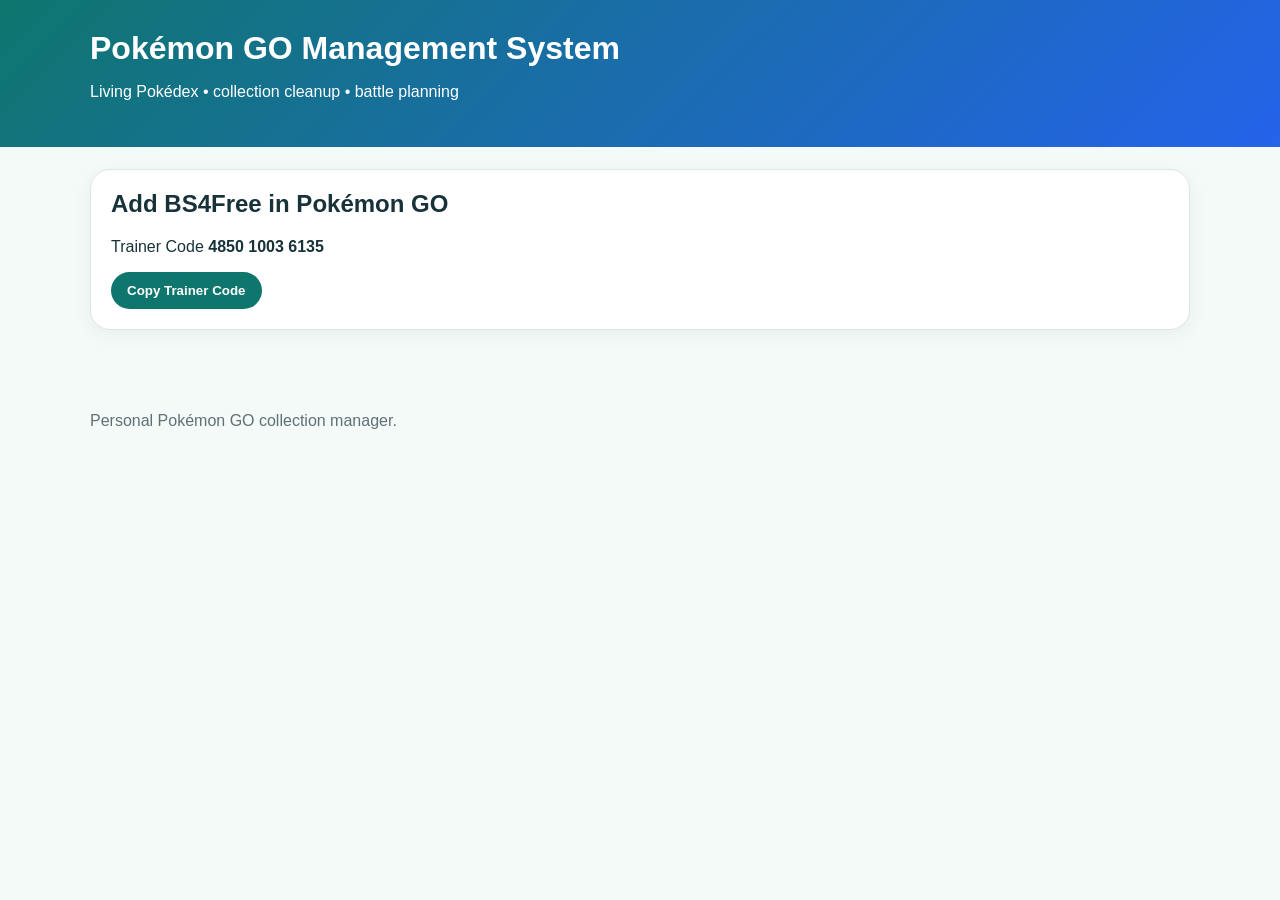
==== index.html @ d28202d7 "PMS: publish dashboard at GitHub Pages root" ====
<!doctype html><html><head><meta charset="utf-8"><meta name="viewport" content="width=device-width,initial-scale=1"><title>Pokémon GO Management System</title><link rel="stylesheet" href="public/styles.css"></head><body><header><h1>Pokémon GO Management System</h1><p>Living Pokédex • collection cleanup • battle planning</p></header><main><section class="friend"><div><h2>Add BS4Free in Pokémon GO</h2><p>Trainer Code <strong>4850 1003 6135</strong></p><button onclick="navigator.clipboard.writeText('485010036135');this.textContent='Copied!'">Copy Trainer Code</button></div></section><section id="summary"></section><section id="grid" class="grid"></section></main><footer>Personal Pokémon GO collection manager.</footer><script src="public/app.js"></script></body></html>
---- public/styles.css ----
:root{font-family:-apple-system,BlinkMacSystemFont,"Segoe UI",sans-serif;background:#f4faf7;color:#18323a}body{margin:0}header{padding:30px max(24px,calc((100% - 1100px)/2));background:linear-gradient(135deg,#0f766e,#2563eb);color:white}header h1{margin:0 0 6px}main{max-width:1100px;margin:auto;padding:22px}.friend{display:flex;justify-content:space-between;align-items:center;background:white;border:1px solid #dbe9e4;border-radius:20px;padding:20px;margin-bottom:20px;box-shadow:0 5px 20px #0000000d}.friend h2{margin-top:0}.trainer{font-size:22px;font-weight:800}.friend button{border:0;border-radius:999px;padding:11px 16px;background:#0f766e;color:white;font-weight:700;cursor:pointer}.avatar{font-size:54px}.grid{display:grid;grid-template-columns:repeat(auto-fill,minmax(210px,1fr));gap:14px}.card{background:white;border:1px solid #e1ece8;border-radius:18px;padding:14px}.card img{width:120px;height:120px;object-fit:contain;display:block;margin:auto}.name{font-size:20px;font-weight:800}.chip{display:inline-block;background:#e8f3ef;padding:4px 8px;border-radius:999px;margin:4px;font-size:12px}footer{max-width:1100px;margin:20px auto;padding:20px;color:#607077}@media(max-width:600px){.friend{align-items:flex-start}.avatar{display:none}}
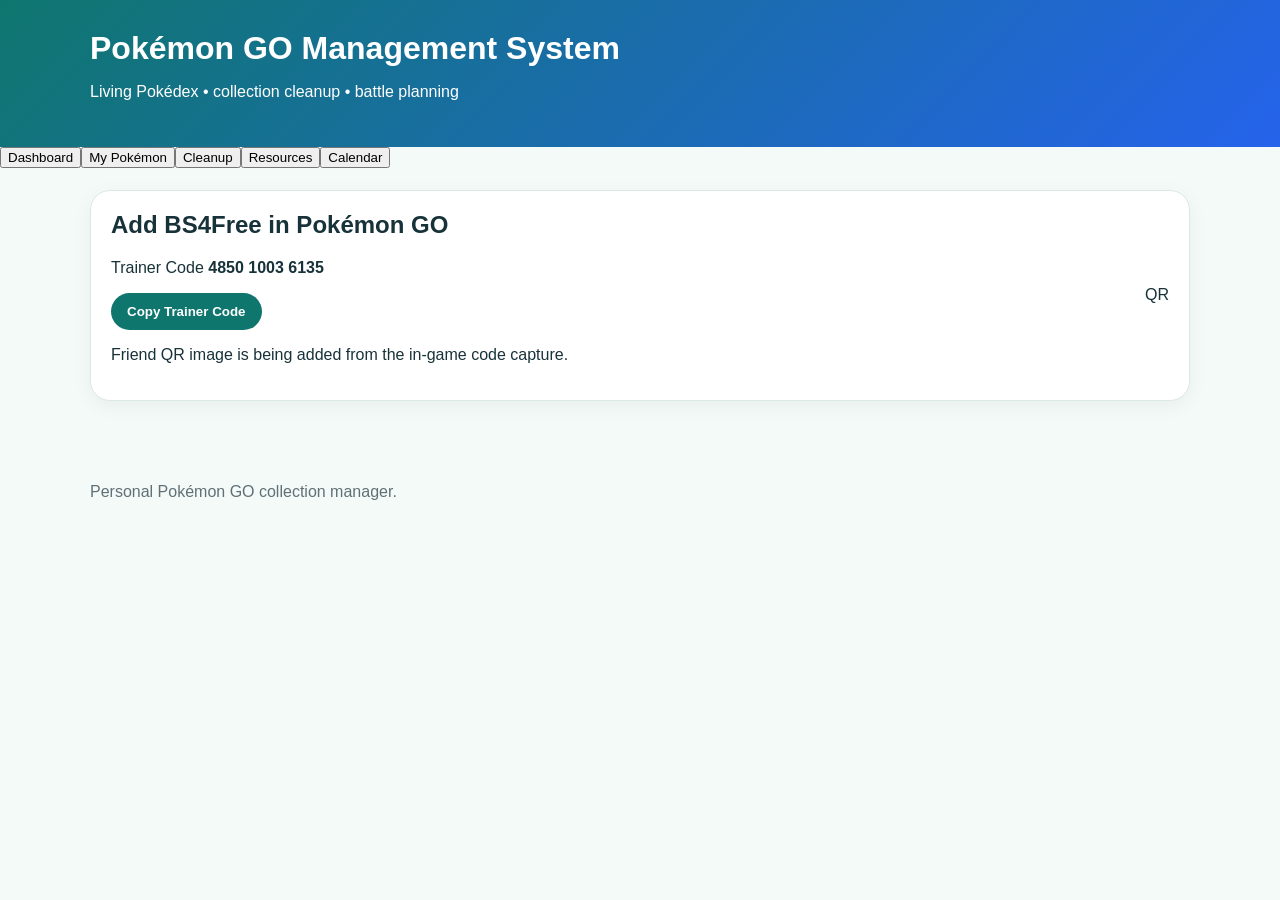
==== commit e2cf547c: "PMS: add dashboard navigation" ====
--- a/index.html
+++ b/index.html
@@ -1 +1 @@
-<!doctype html><html><head><meta charset="utf-8"><meta name="viewport" content="width=device-width,initial-scale=1"><title>Pokémon GO Management System</title><link rel="stylesheet" href="public/styles.css"></head><body><header><h1>Pokémon GO Management System</h1><p>Living Pokédex • collection cleanup • battle planning</p></header><main><section class="friend"><div><h2>Add BS4Free in Pokémon GO</h2><p>Trainer Code <strong>4850 1003 6135</strong></p><button onclick="navigator.clipboard.writeText('485010036135');this.textContent='Copied!'">Copy Trainer Code</button></div></section><section id="summary"></section><section id="grid" class="grid"></section></main><footer>Personal Pokémon GO collection manager.</footer><script src="public/app.js"></script></body></html>+<!doctype html><html><head><meta charset="utf-8"><meta name="viewport" content="width=device-width,initial-scale=1"><title>Pokémon GO Management System</title><link rel="stylesheet" href="public/styles.css"></head><body><header><h1>Pokémon GO Management System</h1><p>Living Pokédex • collection cleanup • battle planning</p></header><nav><button data-tab="dashboard" class="active">Dashboard</button><button data-tab="pokemon">My Pokémon</button><button data-tab="cleanup">Cleanup</button><button data-tab="resources">Resources</button><button data-tab="calendar">Calendar</button></nav><main><section class="friend"><div><h2>Add BS4Free in Pokémon GO</h2><p>Trainer Code <strong>4850 1003 6135</strong></p><button onclick="navigator.clipboard.writeText('485010036135');this.textContent='Copied!'">Copy Trainer Code</button><p class="qr-note">Friend QR image is being added from the in-game code capture.</p></div><div class="qr-placeholder">QR</div></section><section id="content"></section></main><footer>Personal Pokémon GO collection manager.</footer><script src="public/app.js"></script></body></html>
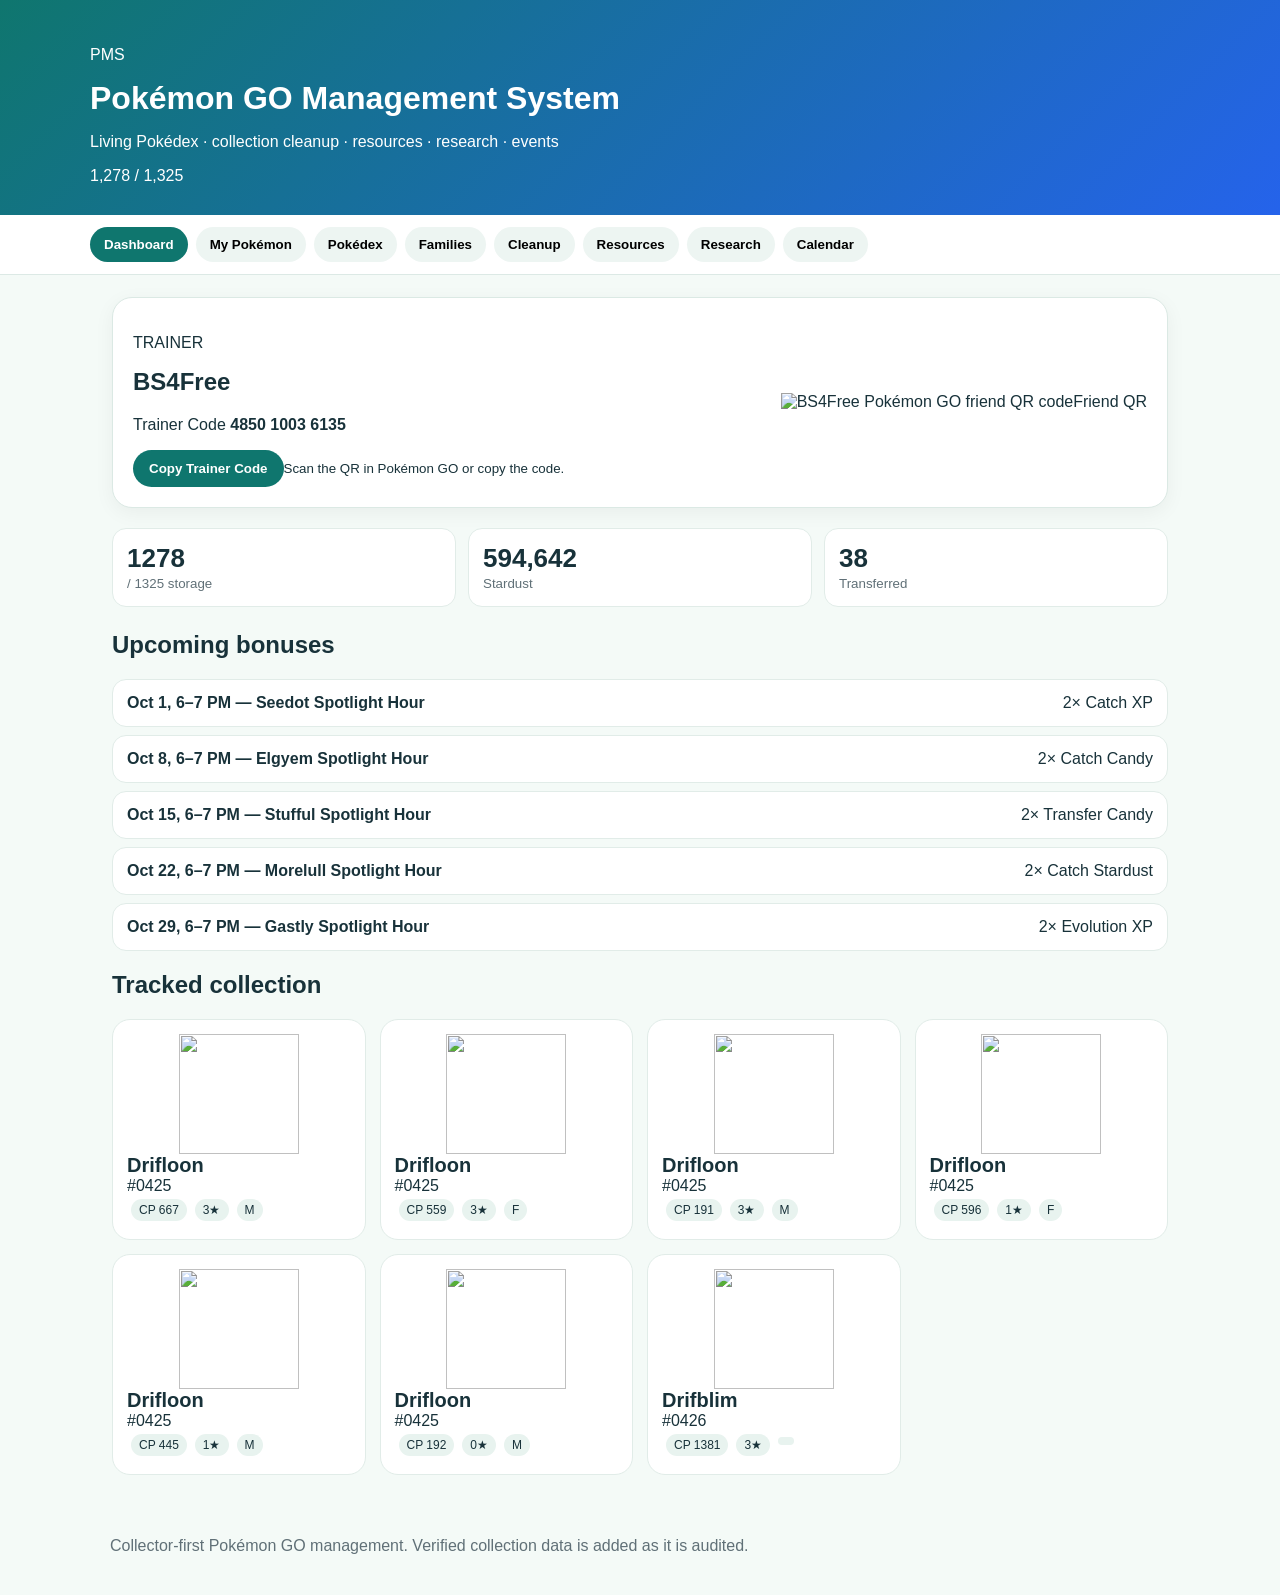
==== commit 376af3ef: "PMS: rebuild dashboard shell and navigation" ====
--- a/index.html
+++ b/index.html
@@ -1 +1 @@
-<!doctype html><html><head><meta charset="utf-8"><meta name="viewport" content="width=device-width,initial-scale=1"><title>Pokémon GO Management System</title><link rel="stylesheet" href="public/styles.css"></head><body><header><h1>Pokémon GO Management System</h1><p>Living Pokédex • collection cleanup • battle planning</p></header><nav><button data-tab="dashboard" class="active">Dashboard</button><button data-tab="pokemon">My Pokémon</button><button data-tab="cleanup">Cleanup</button><button data-tab="resources">Resources</button><button data-tab="calendar">Calendar</button></nav><main><section class="friend"><div><h2>Add BS4Free in Pokémon GO</h2><p>Trainer Code <strong>4850 1003 6135</strong></p><button onclick="navigator.clipboard.writeText('485010036135');this.textContent='Copied!'">Copy Trainer Code</button><p class="qr-note">Friend QR image is being added from the in-game code capture.</p></div><div class="qr-placeholder">QR</div></section><section id="content"></section></main><footer>Personal Pokémon GO collection manager.</footer><script src="public/app.js"></script></body></html>+<!doctype html><html><head><meta charset="utf-8"><meta name="viewport" content="width=device-width,initial-scale=1"><meta name="theme-color" content="#087d76"><title>PMS — Pokémon GO Management System</title><link rel="stylesheet" href="public/styles.css"></head><body><header><div><p class="eyebrow">PMS</p><h1>Pokémon GO Management System</h1><p>Living Pokédex · collection cleanup · resources · research · events</p></div><div class="storage-pill">1,278 / 1,325</div></header><nav aria-label="PMS sections"><button data-tab="dashboard" class="active">Dashboard</button><button data-tab="pokemon">My Pokémon</button><button data-tab="pokedex">Pokédex</button><button data-tab="families">Families</button><button data-tab="cleanup">Cleanup</button><button data-tab="resources">Resources</button><button data-tab="research">Research</button><button data-tab="calendar">Calendar</button></nav><main><section class="friend"><div><p class="eyebrow">TRAINER</p><h2>BS4Free</h2><p>Trainer Code <strong>4850 1003 6135</strong></p><button id="copy-code">Copy Trainer Code</button><small>Scan the QR in Pokémon GO or copy the code.</small></div><div class="qr-wrap"><img id="friend-qr" alt="BS4Free Pokémon GO friend QR code"><span>Friend QR</span></div></section><section id="content"><div class="loading">Loading PMS data…</div></section></main><footer>Collector-first Pokémon GO management. Verified collection data is added as it is audited.</footer><script src="public/app.js"></script></body></html>
--- a/public/styles.css
+++ b/public/styles.css
@@ -1 +1 @@
-:root{font-family:-apple-system,BlinkMacSystemFont,"Segoe UI",sans-serif;background:#f4faf7;color:#18323a}body{margin:0}header{padding:30px max(24px,calc((100% - 1100px)/2));background:linear-gradient(135deg,#0f766e,#2563eb);color:white}header h1{margin:0 0 6px}main{max-width:1100px;margin:auto;padding:22px}.friend{display:flex;justify-content:space-between;align-items:center;background:white;border:1px solid #dbe9e4;border-radius:20px;padding:20px;margin-bottom:20px;box-shadow:0 5px 20px #0000000d}.friend h2{margin-top:0}.trainer{font-size:22px;font-weight:800}.friend button{border:0;border-radius:999px;padding:11px 16px;background:#0f766e;color:white;font-weight:700;cursor:pointer}.avatar{font-size:54px}.grid{display:grid;grid-template-columns:repeat(auto-fill,minmax(210px,1fr));gap:14px}.card{background:white;border:1px solid #e1ece8;border-radius:18px;padding:14px}.card img{width:120px;height:120px;object-fit:contain;display:block;margin:auto}.name{font-size:20px;font-weight:800}.chip{display:inline-block;background:#e8f3ef;padding:4px 8px;border-radius:999px;margin:4px;font-size:12px}footer{max-width:1100px;margin:20px auto;padding:20px;color:#607077}@media(max-width:600px){.friend{align-items:flex-start}.avatar{display:none}}+:root{font-family:-apple-system,BlinkMacSystemFont,"Segoe UI",sans-serif;background:#f4faf7;color:#18323a}*{box-sizing:border-box}body{margin:0}header{padding:30px max(24px,calc((100% - 1100px)/2));background:linear-gradient(135deg,#0f766e,#2563eb);color:white}header h1{margin:0 0 6px}nav{display:flex;gap:8px;overflow:auto;padding:12px max(20px,calc((100% - 1100px)/2));background:#fff;position:sticky;top:0;z-index:3;border-bottom:1px solid #dce9e5}nav button{border:0;border-radius:999px;padding:10px 14px;background:#edf5f2;font-weight:700;white-space:nowrap}nav button.active{background:#0f766e;color:white}main{max-width:1100px;margin:auto;padding:22px}.friend{display:flex;justify-content:space-between;align-items:center;background:white;border:1px solid #dbe9e4;border-radius:20px;padding:20px;margin-bottom:20px;box-shadow:0 5px 20px #0000000d}.friend h2{margin-top:0}.friend button{border:0;border-radius:999px;padding:11px 16px;background:#0f766e;color:white;font-weight:700}.qr-placeholder{width:150px;height:150px;border:2px dashed #8eb9ad;border-radius:16px;display:grid;place-items:center;font-weight:800;color:#4c7770}.qr-note{font-size:12px;color:#607077}.kpis{display:grid;grid-template-columns:repeat(3,1fr);gap:12px;margin:10px 0 24px}.kpis div,.event{background:white;border:1px solid #e1ece8;border-radius:14px;padding:14px}.kpis b{display:block;font-size:26px}.kpis small{color:#607077}.event{display:flex;justify-content:space-between;gap:20px;margin:8px 0}.grid{display:grid;grid-template-columns:repeat(auto-fill,minmax(210px,1fr));gap:14px}.card{background:white;border:1px solid #e1ece8;border-radius:18px;padding:14px}.card img{width:120px;height:120px;object-fit:contain;display:block;margin:auto}.name{font-size:20px;font-weight:800}.chip{display:inline-block;background:#e8f3ef;padding:4px 8px;border-radius:999px;margin:4px;font-size:12px}footer{max-width:1100px;margin:20px auto;padding:20px;color:#607077}@media(max-width:650px){.friend{align-items:flex-start}.kpis{grid-template-columns:1fr}.event{flex-direction:column;gap:4px}}
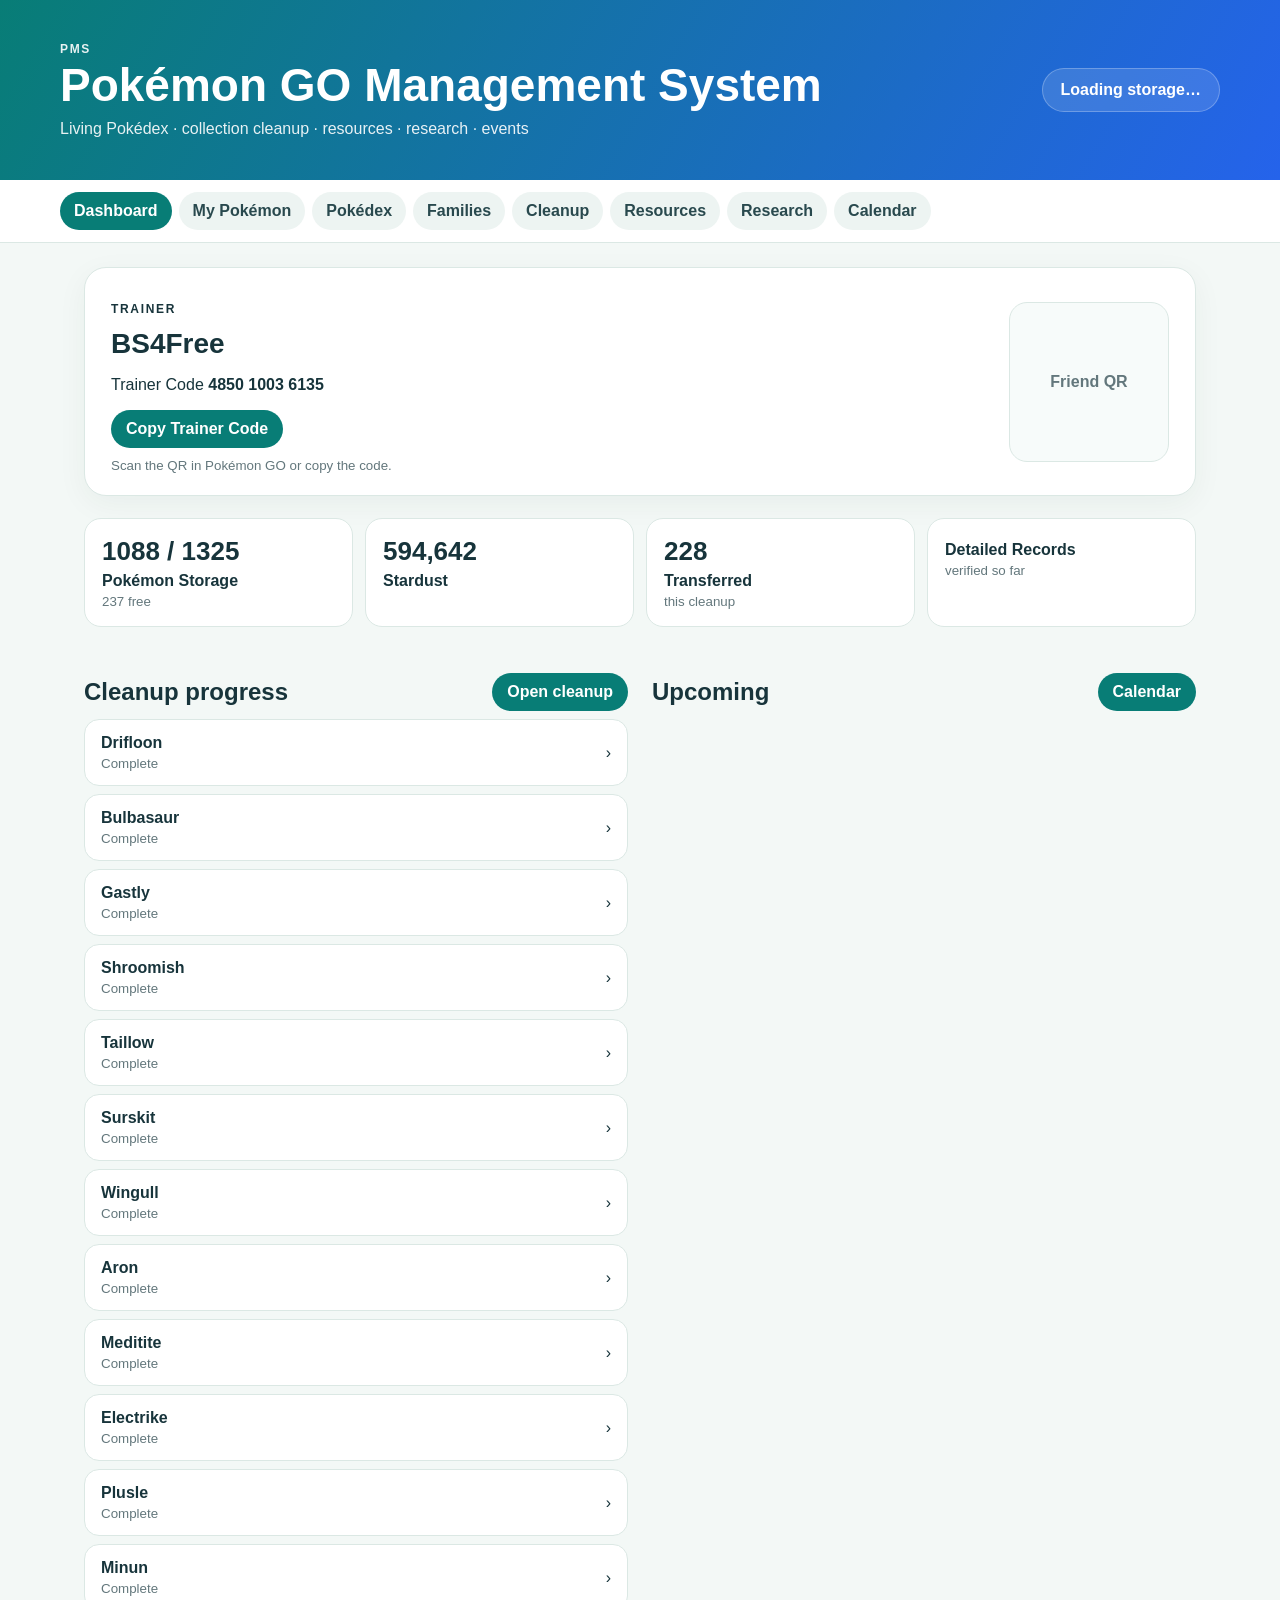
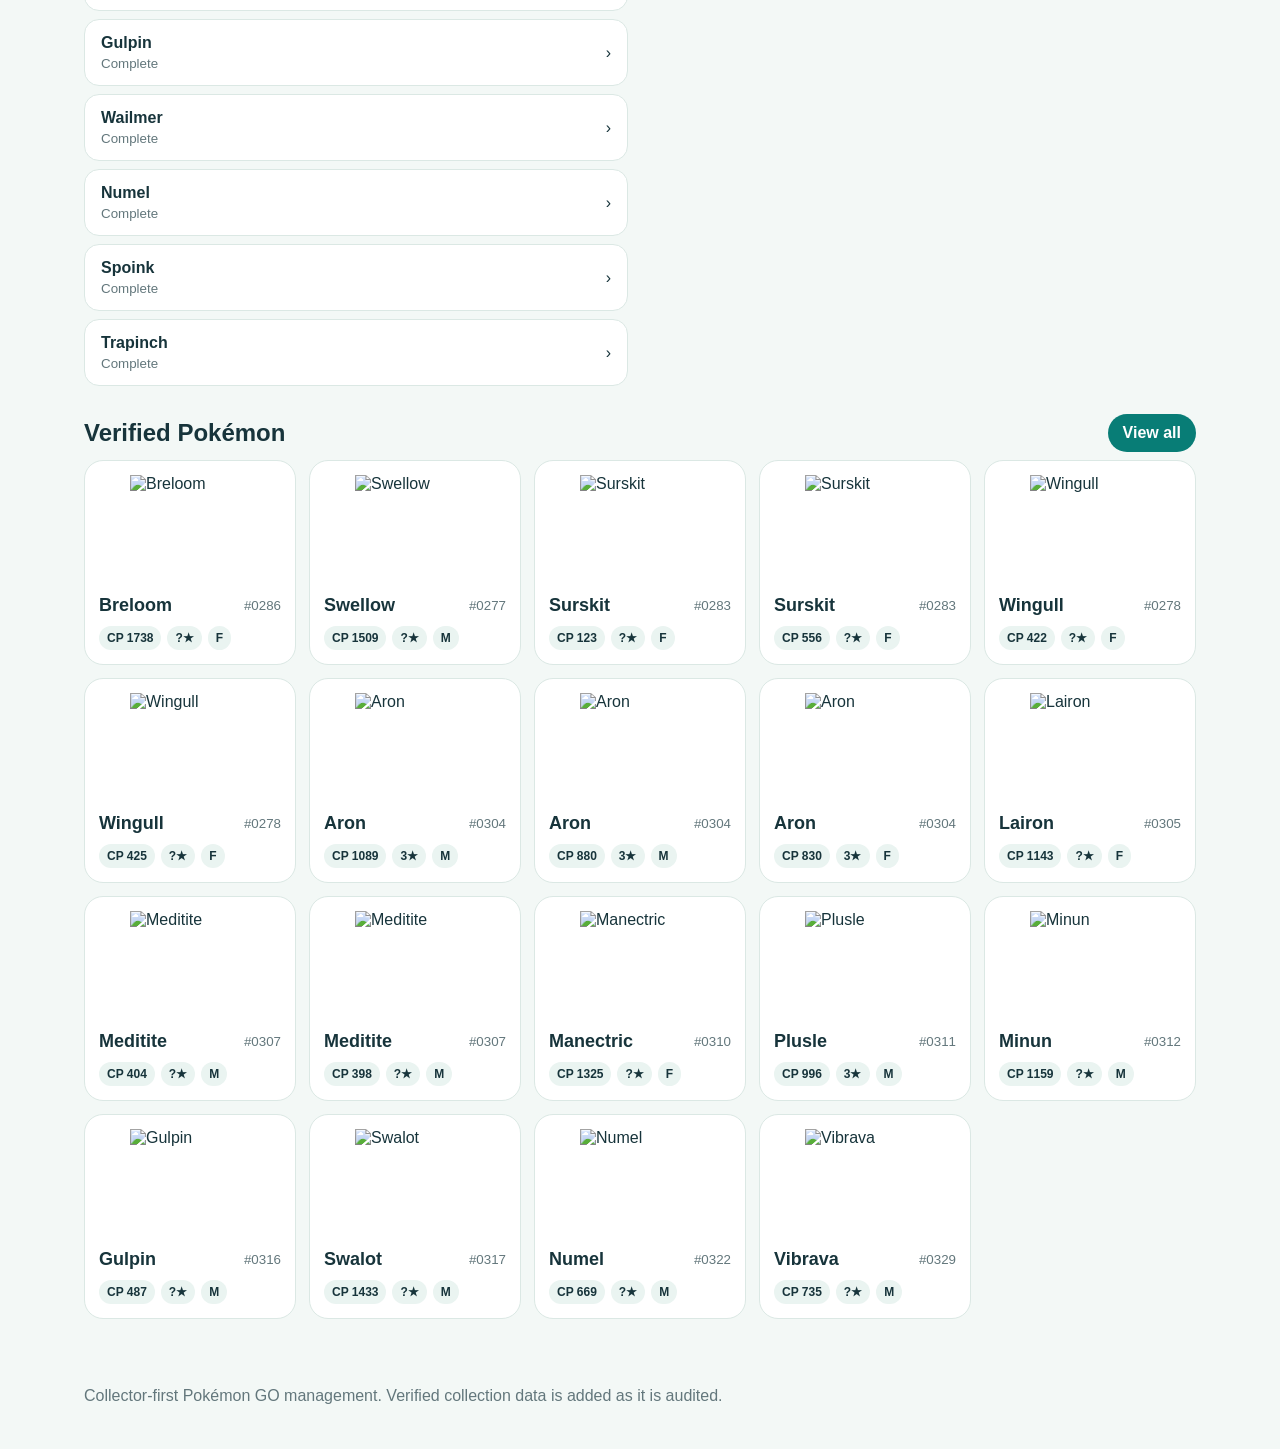
==== commit 4d6b192a: "PMS web: make header storage data-driven" ====
--- a/index.html
+++ b/index.html
@@ -1 +1 @@
-<!doctype html><html><head><meta charset="utf-8"><meta name="viewport" content="width=device-width,initial-scale=1"><meta name="theme-color" content="#087d76"><title>PMS — Pokémon GO Management System</title><link rel="stylesheet" href="public/styles.css"></head><body><header><div><p class="eyebrow">PMS</p><h1>Pokémon GO Management System</h1><p>Living Pokédex · collection cleanup · resources · research · events</p></div><div class="storage-pill">1,278 / 1,325</div></header><nav aria-label="PMS sections"><button data-tab="dashboard" class="active">Dashboard</button><button data-tab="pokemon">My Pokémon</button><button data-tab="pokedex">Pokédex</button><button data-tab="families">Families</button><button data-tab="cleanup">Cleanup</button><button data-tab="resources">Resources</button><button data-tab="research">Research</button><button data-tab="calendar">Calendar</button></nav><main><section class="friend"><div><p class="eyebrow">TRAINER</p><h2>BS4Free</h2><p>Trainer Code <strong>4850 1003 6135</strong></p><button id="copy-code">Copy Trainer Code</button><small>Scan the QR in Pokémon GO or copy the code.</small></div><div class="qr-wrap"><img id="friend-qr" alt="BS4Free Pokémon GO friend QR code"><span>Friend QR</span></div></section><section id="content"><div class="loading">Loading PMS data…</div></section></main><footer>Collector-first Pokémon GO management. Verified collection data is added as it is audited.</footer><script src="public/app.js"></script></body></html>+<!doctype html><html><head><meta charset="utf-8"><meta name="viewport" content="width=device-width,initial-scale=1"><meta name="theme-color" content="#087d76"><title>PMS — Pokémon GO Management System</title><link rel="stylesheet" href="public/styles.css"></head><body><header><div><p class="eyebrow">PMS</p><h1>Pokémon GO Management System</h1><p>Living Pokédex · collection cleanup · resources · research · events</p></div><div class="storage-pill" id="storage-pill">Loading storage…</div></header><nav aria-label="PMS sections"><button data-tab="dashboard" class="active">Dashboard</button><button data-tab="pokemon">My Pokémon</button><button data-tab="pokedex">Pokédex</button><button data-tab="families">Families</button><button data-tab="cleanup">Cleanup</button><button data-tab="resources">Resources</button><button data-tab="research">Research</button><button data-tab="calendar">Calendar</button></nav><main><section class="friend"><div><p class="eyebrow">TRAINER</p><h2>BS4Free</h2><p>Trainer Code <strong>4850 1003 6135</strong></p><button id="copy-code">Copy Trainer Code</button><small>Scan the QR in Pokémon GO or copy the code.</small></div><div class="qr-wrap"><img id="friend-qr" alt="BS4Free Pokémon GO friend QR code"><span>Friend QR</span></div></section><section id="content"><div class="loading">Loading PMS data…</div></section></main><footer>Collector-first Pokémon GO management. Verified collection data is added as it is audited.</footer><script src="public/app.js"></script></body></html>
--- a/public/styles.css
+++ b/public/styles.css
@@ -1 +1 @@
-:root{font-family:-apple-system,BlinkMacSystemFont,"Segoe UI",sans-serif;background:#f4faf7;color:#18323a}*{box-sizing:border-box}body{margin:0}header{padding:30px max(24px,calc((100% - 1100px)/2));background:linear-gradient(135deg,#0f766e,#2563eb);color:white}header h1{margin:0 0 6px}nav{display:flex;gap:8px;overflow:auto;padding:12px max(20px,calc((100% - 1100px)/2));background:#fff;position:sticky;top:0;z-index:3;border-bottom:1px solid #dce9e5}nav button{border:0;border-radius:999px;padding:10px 14px;background:#edf5f2;font-weight:700;white-space:nowrap}nav button.active{background:#0f766e;color:white}main{max-width:1100px;margin:auto;padding:22px}.friend{display:flex;justify-content:space-between;align-items:center;background:white;border:1px solid #dbe9e4;border-radius:20px;padding:20px;margin-bottom:20px;box-shadow:0 5px 20px #0000000d}.friend h2{margin-top:0}.friend button{border:0;border-radius:999px;padding:11px 16px;background:#0f766e;color:white;font-weight:700}.qr-placeholder{width:150px;height:150px;border:2px dashed #8eb9ad;border-radius:16px;display:grid;place-items:center;font-weight:800;color:#4c7770}.qr-note{font-size:12px;color:#607077}.kpis{display:grid;grid-template-columns:repeat(3,1fr);gap:12px;margin:10px 0 24px}.kpis div,.event{background:white;border:1px solid #e1ece8;border-radius:14px;padding:14px}.kpis b{display:block;font-size:26px}.kpis small{color:#607077}.event{display:flex;justify-content:space-between;gap:20px;margin:8px 0}.grid{display:grid;grid-template-columns:repeat(auto-fill,minmax(210px,1fr));gap:14px}.card{background:white;border:1px solid #e1ece8;border-radius:18px;padding:14px}.card img{width:120px;height:120px;object-fit:contain;display:block;margin:auto}.name{font-size:20px;font-weight:800}.chip{display:inline-block;background:#e8f3ef;padding:4px 8px;border-radius:999px;margin:4px;font-size:12px}footer{max-width:1100px;margin:20px auto;padding:20px;color:#607077}@media(max-width:650px){.friend{align-items:flex-start}.kpis{grid-template-columns:1fr}.event{flex-direction:column;gap:4px}}+:root{font-family:Inter,-apple-system,BlinkMacSystemFont,"Segoe UI",sans-serif;background:#f3f8f6;color:#17343b;--teal:#087d76;--blue:#2563eb;--line:#dbe8e4;--muted:#63777c}*{box-sizing:border-box}body{margin:0}button{font:inherit;cursor:pointer}header{min-height:180px;padding:30px max(24px,calc((100% - 1160px)/2));display:flex;align-items:center;justify-content:space-between;background:linear-gradient(120deg,#087d76,#2563eb);color:white}header h1{margin:2px 0 8px;font-size:clamp(28px,4vw,46px)}header p{margin:0;opacity:.9}.eyebrow{font-size:12px;font-weight:900;letter-spacing:.14em;text-transform:uppercase}.storage-pill{background:#ffffff20;border:1px solid #ffffff40;border-radius:999px;padding:12px 18px;font-weight:800}nav{display:flex;gap:7px;overflow:auto;padding:12px max(20px,calc((100% - 1160px)/2));background:#fff;position:sticky;top:0;z-index:5;border-bottom:1px solid var(--line)}nav button{border:0;border-radius:999px;padding:10px 14px;background:#edf4f2;color:#29494e;font-weight:750;white-space:nowrap}nav button:hover,nav button.active{background:var(--teal);color:#fff}main{max-width:1160px;margin:auto;padding:24px}.friend{display:flex;justify-content:space-between;align-items:center;background:white;border:1px solid var(--line);border-radius:22px;padding:22px 26px;margin-bottom:22px;box-shadow:0 8px 30px #123a2e0d}.friend h2{font-size:28px;margin:2px 0 8px}.friend button,.section-title button{border:0;border-radius:999px;padding:10px 15px;background:var(--teal);color:#fff;font-weight:800}.friend small{display:block;color:var(--muted);margin-top:10px}.qr-wrap{width:160px;height:160px;border-radius:18px;background:#f7fbfa;border:1px solid var(--line);display:grid;place-items:center;overflow:hidden;color:var(--muted);font-weight:800}.qr-wrap img{width:100%;height:100%;object-fit:contain}.qr-wrap img:not([src]),.qr-wrap img[src=""]{display:none}.metrics{display:grid;grid-template-columns:repeat(4,1fr);gap:12px;margin:12px 0 26px}.metric{background:#fff;border:1px solid var(--line);border-radius:17px;padding:17px;min-height:108px;display:flex;flex-direction:column}.metric b{font-size:26px}.metric span{font-weight:750;margin-top:5px;text-transform:capitalize}.metric small,.row small,.event small{display:block;color:var(--muted);margin-top:4px}.two{display:grid;grid-template-columns:1fr 1fr;gap:24px}.section-title{display:flex;justify-content:space-between;align-items:center;gap:12px;margin:20px 0 8px}.section-title h2{margin:0}.row,.event{background:#fff;border:1px solid var(--line);border-radius:15px;padding:14px 16px;margin:8px 0;display:flex;justify-content:space-between;align-items:center;gap:16px}.event>span{font-weight:750;text-align:right}.poke-grid{display:grid;grid-template-columns:repeat(auto-fill,minmax(175px,1fr));gap:13px}.poke-card{background:#fff;border:1px solid var(--line);border-radius:19px;padding:14px}.poke-card img{width:120px;height:120px;object-fit:contain;display:block;margin:auto}.poke-card div{display:flex;justify-content:space-between;align-items:center}.poke-card b{font-size:18px}.poke-card small{color:var(--muted)}.poke-card p{display:flex;gap:6px;flex-wrap:wrap;margin:10px 0 0}.poke-card p span{background:#eaf4f1;border-radius:999px;padding:5px 8px;font-size:12px;font-weight:750}.resource-grid{display:grid;grid-template-columns:repeat(auto-fill,minmax(210px,1fr));gap:12px}.notice,.callout{background:#fff;border:1px solid var(--line);border-left:4px solid var(--teal);border-radius:14px;padding:14px 16px;color:#405b60}.loading{padding:40px;text-align:center;color:var(--muted)}footer{max-width:1160px;margin:20px auto;padding:24px;color:var(--muted)}@media(max-width:760px){header{align-items:flex-start;gap:15px}.storage-pill{display:none}.friend{align-items:flex-start}.qr-wrap{width:120px;height:120px}.metrics{grid-template-columns:1fr 1fr}.two{grid-template-columns:1fr}}@media(max-width:480px){main{padding:14px}.friend{padding:17px}.friend h2{font-size:23px}.qr-wrap{width:95px;height:95px}.metrics{grid-template-columns:1fr}.poke-grid{grid-template-columns:1fr 1fr}}
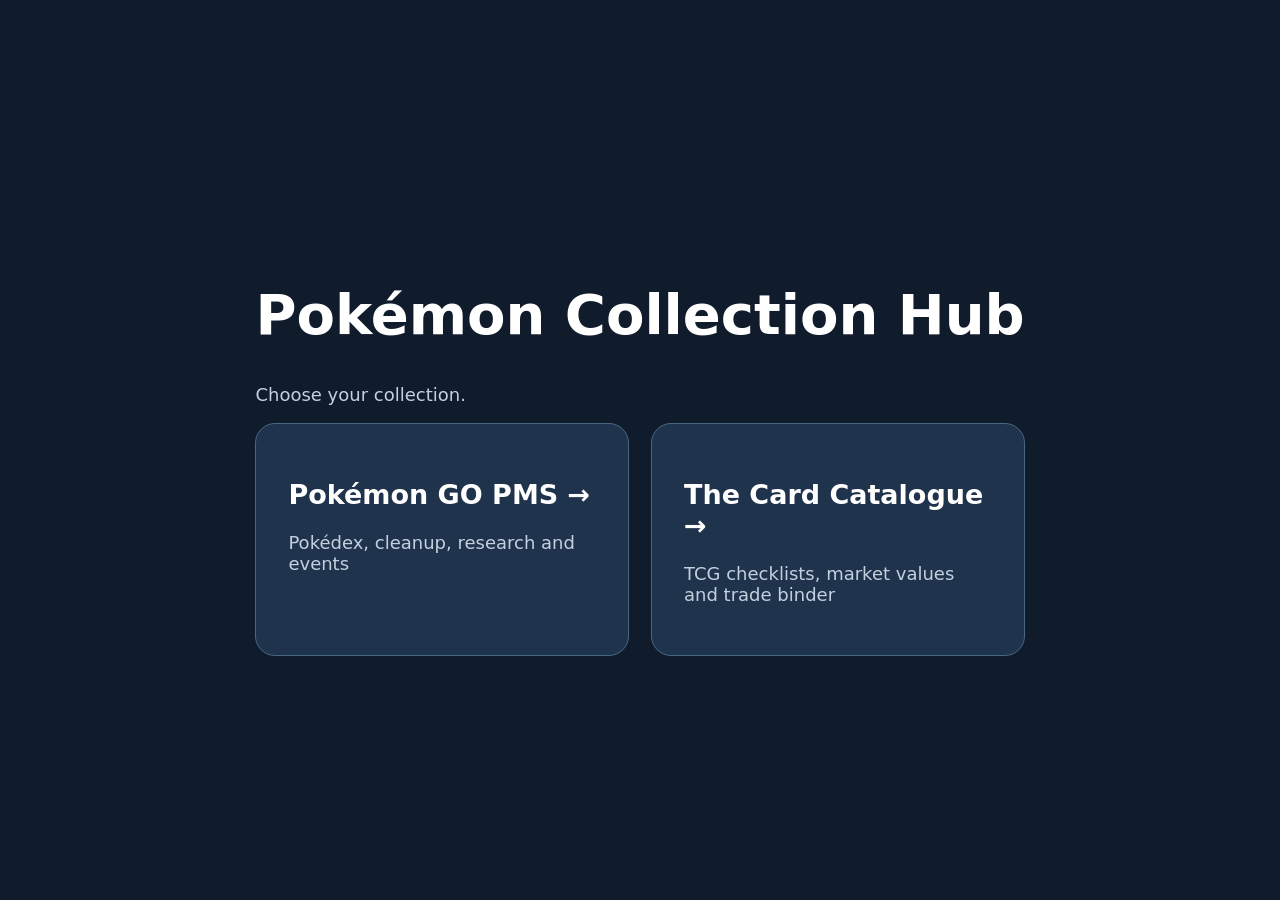
==== commit 0f89365a: "Add collection hub homepage" ====
--- a/index.html
+++ b/index.html
@@ -1 +1 @@
-<!doctype html><html><head><meta charset="utf-8"><meta name="viewport" content="width=device-width,initial-scale=1"><meta name="theme-color" content="#087d76"><title>PMS — Pokémon GO Management System</title><link rel="stylesheet" href="public/styles.css"></head><body><header><div><p class="eyebrow">PMS</p><h1>Pokémon GO Management System</h1><p>Living Pokédex · collection cleanup · resources · research · events</p></div><div class="storage-pill" id="storage-pill">Loading storage…</div></header><nav aria-label="PMS sections"><button data-tab="dashboard" class="active">Dashboard</button><button data-tab="pokemon">My Pokémon</button><button data-tab="pokedex">Pokédex</button><button data-tab="families">Families</button><button data-tab="cleanup">Cleanup</button><button data-tab="resources">Resources</button><button data-tab="research">Research</button><button data-tab="calendar">Calendar</button></nav><main><section class="friend"><div><p class="eyebrow">TRAINER</p><h2>BS4Free</h2><p>Trainer Code <strong>4850 1003 6135</strong></p><button id="copy-code">Copy Trainer Code</button><small>Scan the QR in Pokémon GO or copy the code.</small></div><div class="qr-wrap"><img id="friend-qr" alt="BS4Free Pokémon GO friend QR code"><span>Friend QR</span></div></section><section id="content"><div class="loading">Loading PMS data…</div></section></main><footer>Collector-first Pokémon GO management. Verified collection data is added as it is audited.</footer><script src="public/app.js"></script></body></html>+<!doctype html><html lang="en"><head><meta charset="utf-8"><meta name="viewport" content="width=device-width,initial-scale=1"><title>Pokémon Collection Hub</title><style>body{margin:0;background:#101b2b;color:#fff;font:18px system-ui;display:grid;min-height:100vh;place-items:center}main{max-width:860px;padding:30px}h1{font-size:clamp(2rem,5vw,3.5rem)}section{display:grid;grid-template-columns:repeat(auto-fit,minmax(260px,1fr));gap:22px}a{display:block;padding:32px;border-radius:20px;background:#20334c;border:1px solid #486783;color:#fff;text-decoration:none}a:hover{background:#2d4964}p{color:#c3d0df}</style></head><body><main><h1>Pokémon Collection Hub</h1><p>Choose your collection.</p><section><a href="pms.html"><h2>Pokémon GO PMS →</h2><p>Pokédex, cleanup, research and events</p></a><a href="catalogue/"><h2>The Card Catalogue →</h2><p>TCG checklists, market values and trade binder</p></a></section></main></body></html>
